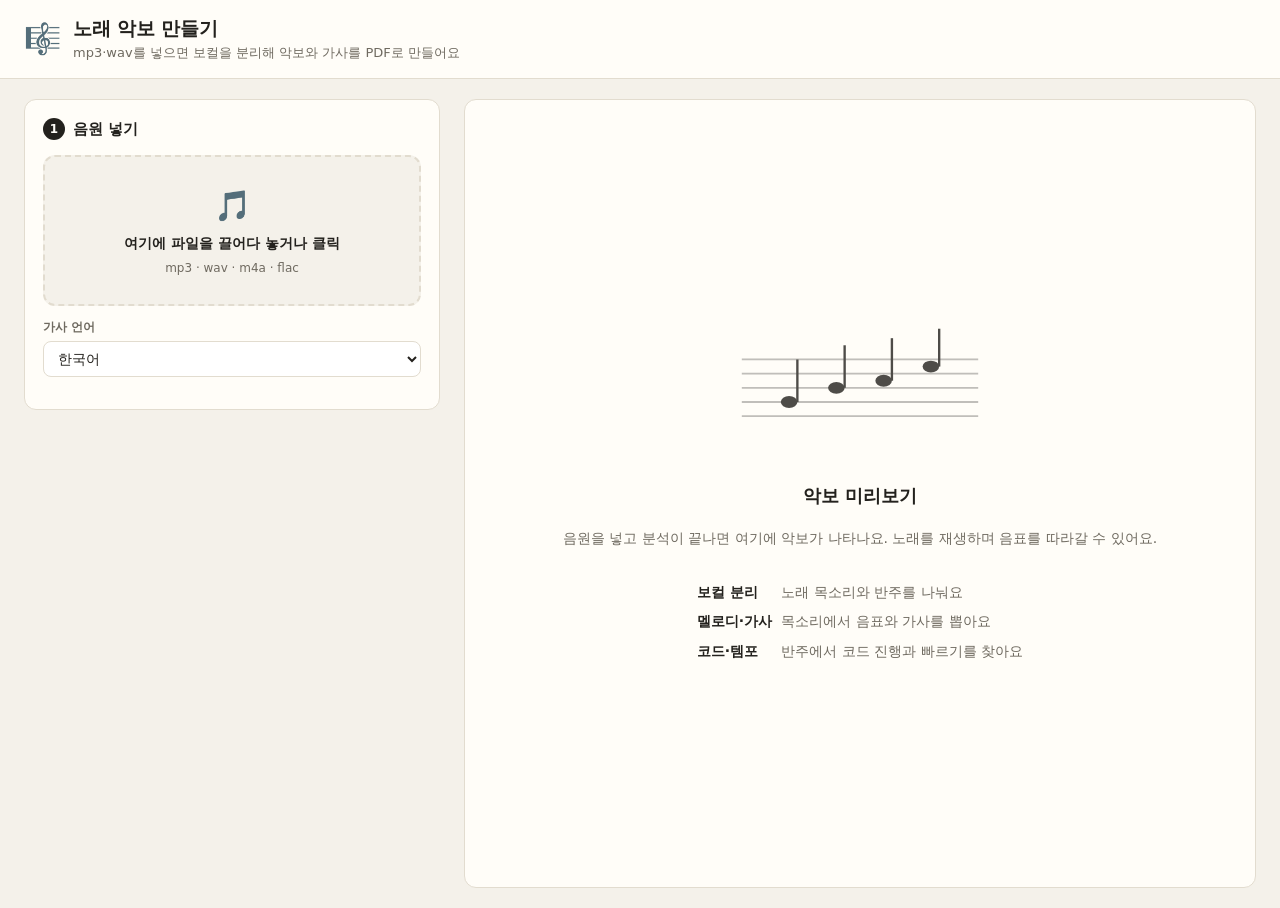
==== web/index.html @ c1690580 "노래 악보 만들기 1.0.0 mp3·wav 노래를 보컬 분리 후 멜로디·코드·가사로 받아써 멜로디·피아노·기타 TAB 악보(PDF·MusicXML·MIDI)로 만드는 Windows" ====
<!doctype html>
<html lang="ko">
<head>
<meta charset="utf-8">
<meta name="viewport" content="width=device-width, initial-scale=1">
<title>노래 악보 만들기</title>
<link rel="icon" href="data:image/svg+xml,<svg xmlns='http://www.w3.org/2000/svg' viewBox='0 0 100 100'><text y='.9em' font-size='90'>🎼</text></svg>">
<link rel="stylesheet" href="style.css">
</head>
<body>
<header class="top">
  <div class="brand"><span class="logo">🎼</span><div><h1>노래 악보 만들기</h1><p>mp3·wav를 넣으면 보컬을 분리해 악보와 가사를 PDF로 만들어요</p></div></div>
  <div id="health" class="health"></div>
</header>

<main class="layout">
  <aside class="panel">
    <!-- 1. 업로드 -->
    <section id="upload" class="card">
      <h2><span class="num">1</span>음원 넣기</h2>
      <label id="drop" class="drop">
        <input id="file" type="file" accept=".mp3,.wav,.m4a,.flac,.ogg,.aac,audio/*" hidden>
        <div class="drop-icon">🎵</div>
        <strong>여기에 파일을 끌어다 놓거나 클릭</strong>
        <span>mp3 · wav · m4a · flac</span>
      </label>
      <div class="row">
        <label class="field grow">가사 언어
          <select id="language">
            <option value="auto">자동 감지</option>
            <option value="ko" selected>한국어</option>
            <option value="en">영어</option>
            <option value="ja">일본어</option>
            <option value="zh">중국어</option>
          </select>
        </label>
      </div>
      <div id="recent" class="recent"></div>
    </section>

    <!-- 2. 진행 -->
    <section id="progress" class="card hidden">
      <h2><span class="num">2</span>분석 중 <small id="fname"></small></h2>
      <div class="bar"><div id="bar-fill"></div></div>
      <p id="pmsg" class="muted">준비 중…</p>
      <ol id="steps" class="steps">
        <li data-step="separate">보컬 / 반주 분리</li>
        <li data-step="lyrics">가사 받아쓰기</li>
        <li data-step="melody">멜로디 음표 추출</li>
        <li data-step="rhythm">템포 · 박자 · 코드</li>
        <li data-step="accomp">반주 음 받아쓰기</li>
        <li data-step="finish">마무리</li>
      </ol>
    </section>

    <!-- 3. 설정 -->
    <section id="settings" class="card hidden">
      <h2><span class="num">3</span>악보 설정</h2>
      <div id="summary" class="summary"></div>

      <div class="modes" id="modes">
        <label class="mode"><input type="radio" name="mode" value="lead" checked><span>🎤<b>멜로디</b><i>멜로디 + 코드 + 가사</i></span></label>
        <label class="mode"><input type="radio" name="mode" value="piano_easy"><span>🎹<b>피아노 (쉬운)</b><i>멜로디 + 코드 반주</i></span></label>
        <label class="mode"><input type="radio" name="mode" value="piano_full"><span>🎹<b>피아노 (원곡)</b><i>반주 음 받아쓰기</i></span></label>
        <label class="mode"><input type="radio" name="mode" value="guitar_melody"><span>🎸<b>기타 TAB</b><i>멜로디 TAB + 운지</i></span></label>
        <label class="mode"><input type="radio" name="mode" value="guitar_chords"><span>🎸<b>기타 코드</b><i>코드 반주 TAB</i></span></label>
      </div>

      <div class="grid2">
        <label class="field">제목<input id="title" type="text"></label>
        <label class="field">가수 / 작곡<input id="artist" type="text"></label>
      </div>

      <div class="grid3">
        <label class="field">박자
          <select id="time_sig"><option>4/4</option><option>3/4</option><option>2/4</option><option>6/8</option></select>
        </label>
        <label class="field">음표 단위
          <select id="grid"><option value="16">16분음표 (자세히)</option><option value="8">8분음표 (단순)</option></select>
        </label>
        <label class="field">한 줄 마디 수
          <select id="bars_per_line"><option>3</option><option selected>4</option><option>5</option><option>6</option></select>
        </label>
      </div>

      <div class="grid3">
        <div class="field">템포
          <div class="seg" id="tempo_mult">
            <button data-v="0.5">½배</button><button data-v="1" class="on">1배</button><button data-v="2">2배</button>
          </div>
        </div>
        <div class="field">첫 박 위치
          <div class="stepper"><button data-for="downbeat_shift" data-d="-1">−</button><output id="downbeat_shift">0</output><button data-for="downbeat_shift" data-d="1">+</button></div>
        </div>
        <div class="field">조옮김 (반음)
          <div class="stepper"><button data-for="transpose" data-d="-1">−</button><output id="transpose">0</output><button data-for="transpose" data-d="1">+</button></div>
        </div>
      </div>

      <div class="grid2">
        <label class="field">조 (Key)
          <select id="key"><option value="auto">자동</option></select>
        </label>
        <label class="field">코드 바뀜 정도
          <input id="chord_stability" type="range" min="0.02" max="0.4" step="0.02" value="0.12">
          <span class="hint"><span>자주</span><span>드물게</span></span>
        </label>
      </div>

      <div class="checks">
        <label><input id="show_lyrics" type="checkbox" checked> 음표 아래 가사</label>
        <label><input id="lyrics_page" type="checkbox" checked> 마지막에 가사 페이지</label>
      </div>

      <details class="lyrics-box" open>
        <summary>가사 확인 · 고치기 <small>(한 줄씩, 줄 수를 유지하면 박자가 정확해요)</small></summary>
        <textarea id="lyrics" rows="9" spellcheck="false"></textarea>
        <button id="lyrics-reset" class="link">인식된 원래 가사로 되돌리기</button>
      </details>

      <button id="render" class="primary">악보 만들기</button>
    </section>

    <!-- 4. 내려받기 -->
    <section id="downloads" class="card hidden">
      <h2><span class="num">4</span>저장하기</h2>
      <div class="dl">
        <a id="dl-pdf" class="btn primary" download>📄 PDF 저장</a>
        <button id="print" class="btn">🖨 인쇄</button>
        <a id="dl-xml" class="btn" download>MusicXML</a>
        <a id="dl-midi" class="btn" download>MIDI</a>
      </div>
      <div class="stems">
        <div><span>원곡</span><audio id="a-src" controls preload="none"></audio></div>
        <div><span>보컬</span><audio id="a-voc" controls preload="none"></audio><a id="dl-voc" download>저장</a></div>
        <div><span>반주</span><audio id="a-acc" controls preload="none"></audio><a id="dl-acc" download>저장</a></div>
      </div>
      <button id="new" class="link">다른 곡 넣기</button>
    </section>
  </aside>

  <section class="viewer">
    <div id="empty" class="empty">
      <div class="empty-art">
        <svg viewBox="0 0 220 120" aria-hidden="true">
          <g stroke="currentColor" stroke-width="1.5" opacity=".35">
            <line x1="10" y1="30" x2="210" y2="30"/><line x1="10" y1="42" x2="210" y2="42"/><line x1="10" y1="54" x2="210" y2="54"/><line x1="10" y1="66" x2="210" y2="66"/><line x1="10" y1="78" x2="210" y2="78"/>
          </g>
          <g fill="currentColor"><ellipse cx="50" cy="66" rx="7" ry="5"/><ellipse cx="90" cy="54" rx="7" ry="5"/><ellipse cx="130" cy="48" rx="7" ry="5"/><ellipse cx="170" cy="36" rx="7" ry="5"/></g>
          <g stroke="currentColor" stroke-width="2"><line x1="57" y1="66" x2="57" y2="30"/><line x1="97" y1="54" x2="97" y2="18"/><line x1="137" y1="48" x2="137" y2="12"/><line x1="177" y1="36" x2="177" y2="4"/></g>
        </svg>
      </div>
      <h3>악보 미리보기</h3>
      <p>음원을 넣고 분석이 끝나면 여기에 악보가 나타나요. 노래를 재생하며 음표를 따라갈 수 있어요.</p>
      <ul class="how">
        <li><b>보컬 분리</b> 노래 목소리와 반주를 나눠요</li>
        <li><b>멜로디·가사</b> 목소리에서 음표와 가사를 뽑아요</li>
        <li><b>코드·템포</b> 반주에서 코드 진행과 빠르기를 찾아요</li>
      </ul>
    </div>
    <div id="busy" class="busy hidden"><div class="spinner"></div><p>악보를 그리는 중…</p></div>

    <!-- 재생기 -->
    <div id="player" class="player hidden">
      <button id="pl-play" class="pl-btn" title="재생 / 멈춤 (스페이스)">▶</button>
      <span id="pl-time" class="pl-time">0:00 / 0:00</span>
      <input id="pl-seek" type="range" min="0" max="1000" value="0" aria-label="재생 위치">
      <select id="pl-src" aria-label="들을 소리">
        <option value="source">원곡</option>
        <option value="vocals" selected>보컬만</option>
        <option value="accomp">반주만</option>
      </select>
      <select id="pl-rate" aria-label="재생 속도">
        <option value="0.5">0.5배</option><option value="0.75">0.75배</option><option value="1" selected>1배</option>
      </select>
      <label class="pl-follow"><input id="pl-follow" type="checkbox" checked> 따라가기</label>
      <span id="pl-status" class="pl-status"></span>
    </div>
    <p id="sheet-hint" class="sheet-hint hidden">▶ 재생하면 지금 부르는 음표와 가사가 <b class="red">빨간색</b>으로 표시돼요. 음표나 가사를 누르면 그 위치로 이동하고 가사를 고칠 수 있어요.</p>
    <div id="sheet" class="sheet hidden"></div>
    <audio id="pl-audio" preload="auto"></audio>

    <!-- 가사 고치기 창 -->
    <div id="editor" class="editor hidden" role="dialog" aria-label="가사 고치기">
      <div class="ed-head"><b>가사 고치기</b><span id="ed-time"></span><button id="ed-close" class="ed-x" title="닫기">×</button></div>
      <input id="ed-text" type="text" placeholder="이 음표의 가사 (비우면 가사 없음)">
      <div class="ed-row">
        <button id="ed-save" class="btn primary">바꾸기</button>
        <button id="ed-del" class="btn">지우기</button>
      </div>
      <div class="ed-row">
        <button id="ed-insert" class="btn" title="여기에 새 글자를 넣고, 뒤 가사를 한 음표씩 뒤로 밀어요">끼워 넣기 ⇥</button>
        <button id="ed-pull" class="btn" title="이 글자를 지우고, 뒤 가사를 한 음표씩 앞으로 당겨요">지우고 당기기 ⇤</button>
      </div>
      <div class="ed-row small">
        <button id="ed-prev" class="link">◀ 앞 음표</button>
        <button id="ed-play" class="link">▶ 이 부분 듣기</button>
        <button id="ed-next" class="link">다음 음표 ▶</button>
      </div>
    </div>
    <div id="error" class="error hidden"></div>
  </section>
</main>
<script src="app.js"></script>
<script src="player.js"></script>
</body>
</html>
---- web/style.css ----
:root {
  --bg: #f4f1ea;
  --paper: #fffdf8;
  --ink: #23211d;
  --muted: #6f6a60;
  --line: #e2dccf;
  --accent: #b4462f;
  --accent-ink: #fff;
  --accent-soft: #f6e3dc;
  --ok: #3f7d4f;
  --radius: 12px;
  font-family: "Pretendard", "Malgun Gothic", "Apple SD Gothic Neo", system-ui, sans-serif;
}
* { box-sizing: border-box; }
body { margin: 0; background: var(--bg); color: var(--ink); font-size: 14px; line-height: 1.55; }
button, input, select, textarea { font: inherit; color: inherit; }
.hidden { display: none !important; }

.top { display: flex; align-items: center; justify-content: space-between; padding: 14px 24px; border-bottom: 1px solid var(--line); background: var(--paper); }
.brand { display: flex; gap: 12px; align-items: center; }
.logo { font-size: 30px; }
.brand h1 { margin: 0; font-size: 19px; letter-spacing: -.01em; }
.brand p { margin: 0; color: var(--muted); font-size: 13px; }
.health { font-size: 12px; color: var(--muted); display: flex; gap: 8px; }
.health span { padding: 3px 9px; border-radius: 99px; background: var(--bg); border: 1px solid var(--line); }
.health .ok::before { content: "●"; color: var(--ok); margin-right: 5px; }
.health .bad::before { content: "●"; color: var(--accent); margin-right: 5px; }

.layout { display: grid; grid-template-columns: 420px 1fr; gap: 20px; padding: 20px 24px; height: calc(100vh - 71px); }
.panel { overflow-y: auto; display: flex; flex-direction: column; gap: 14px; padding-right: 4px; }
.card { background: var(--paper); border: 1px solid var(--line); border-radius: var(--radius); padding: 18px; }
.card h2 { margin: 0 0 14px; font-size: 15px; display: flex; align-items: center; gap: 8px; }
.card h2 small { color: var(--muted); font-weight: 400; overflow: hidden; text-overflow: ellipsis; white-space: nowrap; }
.num { display: inline-grid; place-items: center; width: 22px; height: 22px; border-radius: 50%; background: var(--ink); color: var(--paper); font-size: 12px; flex: none; }

.drop { display: flex; flex-direction: column; align-items: center; gap: 4px; padding: 26px 16px; border: 2px dashed var(--line); border-radius: var(--radius); cursor: pointer; text-align: center; transition: .15s; background: var(--bg); }
.drop:hover, .drop.over { border-color: var(--accent); background: var(--accent-soft); }
.drop-icon { font-size: 30px; }
.drop span { color: var(--muted); font-size: 12px; }
.row { display: flex; gap: 10px; margin-top: 12px; }
.grow { flex: 1; }

.field { display: flex; flex-direction: column; gap: 5px; font-size: 12px; color: var(--muted); font-weight: 600; }
.field input[type=text], .field select { padding: 8px 10px; border: 1px solid var(--line); border-radius: 8px; background: #fff; color: var(--ink); font-weight: 400; font-size: 14px; }
.field input[type=range] { accent-color: var(--accent); }
.hint { display: flex; justify-content: space-between; font-weight: 400; font-size: 11px; }
.grid2, .grid3 { display: grid; gap: 10px; margin-top: 12px; }
.grid2 { grid-template-columns: 1fr 1fr; }
.grid3 { grid-template-columns: 1fr 1fr 1fr; }

.seg { display: flex; border: 1px solid var(--line); border-radius: 8px; overflow: hidden; background: #fff; }
.seg button { flex: 1; border: 0; background: none; padding: 7px 0; white-space: nowrap; cursor: pointer; font-size: 13px; font-weight: 400; color: var(--ink); }
.seg button + button { border-left: 1px solid var(--line); }
.seg button.on { background: var(--ink); color: var(--paper); }
.stepper { display: flex; align-items: center; border: 1px solid var(--line); border-radius: 8px; background: #fff; }
.stepper button { border: 0; background: none; width: 34px; padding: 6px 0; cursor: pointer; font-size: 16px; color: var(--ink); }
.stepper output { flex: 1; text-align: center; color: var(--ink); font-weight: 600; font-size: 14px; }

.modes { display: grid; grid-template-columns: repeat(3, 1fr); gap: 8px; }
.mode input { position: absolute; opacity: 0; }
.mode span { display: flex; flex-direction: column; align-items: center; gap: 1px; padding: 10px 4px; border: 1.5px solid var(--line); border-radius: 10px; cursor: pointer; text-align: center; font-size: 20px; height: 100%; transition: .12s; background: #fff; }
.mode b { font-size: 13px; }
.mode i { font-style: normal; font-size: 11px; color: var(--muted); line-height: 1.3; }
.mode input:checked + span { border-color: var(--accent); background: var(--accent-soft); }
.mode input:focus-visible + span { outline: 2px solid var(--accent); }

.summary { display: flex; flex-wrap: wrap; gap: 6px; margin-bottom: 14px; }
.summary span { background: var(--bg); border: 1px solid var(--line); border-radius: 99px; padding: 3px 10px; font-size: 12px; }
.summary b { margin-left: 4px; }
.checks { display: flex; gap: 16px; margin-top: 14px; font-size: 13px; }
.checks input { accent-color: var(--accent); }

.lyrics-box { margin-top: 14px; border: 1px solid var(--line); border-radius: 10px; padding: 10px 12px; background: #fff; }
.lyrics-box summary { cursor: pointer; font-weight: 600; font-size: 13px; }
.lyrics-box summary small { color: var(--muted); font-weight: 400; }
.lyrics-box textarea { width: 100%; margin-top: 8px; border: 1px solid var(--line); border-radius: 8px; padding: 10px; resize: vertical; line-height: 1.8; background: var(--paper); }

.primary, .btn { display: inline-flex; align-items: center; justify-content: center; gap: 6px; border-radius: 10px; padding: 10px 14px; border: 1px solid var(--line); background: #fff; cursor: pointer; text-decoration: none; color: var(--ink); font-weight: 600; }
button.primary, a.primary { background: var(--accent); border-color: var(--accent); color: var(--accent-ink); }
#render { width: 100%; margin-top: 16px; padding: 13px; font-size: 15px; }
.primary:disabled { opacity: .55; cursor: wait; }
.link { border: 0; background: none; color: var(--accent); cursor: pointer; padding: 6px 0 0; font-size: 12px; text-decoration: underline; }

.bar { height: 10px; background: var(--bg); border-radius: 99px; overflow: hidden; border: 1px solid var(--line); }
#bar-fill { height: 100%; width: 0; background: var(--accent); transition: width .4s; }
.muted { color: var(--muted); }
.steps { margin: 10px 0 0; padding: 0; list-style: none; display: grid; gap: 4px; }
.steps li { padding-left: 24px; position: relative; color: var(--muted); }
.steps li::before { content: "○"; position: absolute; left: 4px; }
.steps li.active { color: var(--ink); font-weight: 600; }
.steps li.active::before { content: "◐"; color: var(--accent); }
.steps li.done { color: var(--ok); }
.steps li.done::before { content: "✓"; }

.dl { display: grid; grid-template-columns: 1fr 1fr; gap: 8px; }
.stems { margin-top: 14px; display: grid; gap: 6px; }
.stems div { display: grid; grid-template-columns: 36px 1fr auto; align-items: center; gap: 8px; font-size: 12px; color: var(--muted); }
.stems audio { width: 100%; height: 32px; }
.stems a { color: var(--accent); font-size: 12px; }

.recent { margin-top: 14px; }
.recent h3 { font-size: 12px; color: var(--muted); margin: 0 0 6px; }
.recent button { display: flex; justify-content: space-between; width: 100%; border: 0; border-top: 1px solid var(--line); background: none; padding: 7px 2px; cursor: pointer; text-align: left; }
.recent button:hover { color: var(--accent); }
.recent em { font-style: normal; color: var(--muted); font-size: 12px; }

.viewer { position: relative; background: var(--paper); border: 1px solid var(--line); border-radius: var(--radius); overflow: hidden; }
.viewer iframe { width: 100%; height: 100%; border: 0; }
.empty { flex: 1; height: 100%; display: flex; flex-direction: column; align-items: center; justify-content: center; text-align: center; padding: 30px; color: var(--muted); }
.empty-art { width: 260px; color: var(--ink); opacity: .8; }
.empty h3 { color: var(--ink); margin: 10px 0 4px; font-size: 18px; }
.how { list-style: none; padding: 0; margin: 18px 0 0; display: grid; gap: 8px; text-align: left; }
.how b { display: inline-block; min-width: 80px; color: var(--ink); }
.busy { position: absolute; inset: 0; background: rgba(255, 253, 248, .85); display: flex; flex-direction: column; align-items: center; justify-content: center; z-index: 2; }
.spinner { width: 34px; height: 34px; border: 3px solid var(--line); border-top-color: var(--accent); border-radius: 50%; animation: spin 1s linear infinite; }
@keyframes spin { to { transform: rotate(360deg); } }
.error { position: absolute; left: 20px; right: 20px; bottom: 20px; background: #fff3f0; border: 1px solid #e8b4a6; color: #8a2d1a; border-radius: 10px; padding: 12px 14px; white-space: pre-wrap; font-size: 12px; max-height: 40%; overflow: auto; z-index: 3; }

@media (max-width: 900px) {
  .layout { grid-template-columns: 1fr; height: auto; }
  .viewer { height: 80vh; }
}

.toast { position: fixed; left: 50%; bottom: 24px; transform: translateX(-50%); background: var(--ink); color: var(--paper); padding: 10px 16px; border-radius: 10px; font-size: 13px; display: flex; gap: 12px; align-items: center; z-index: 10; max-width: 80vw; box-shadow: 0 6px 24px rgba(0,0,0,.2); }
.toast button { background: none; border: 1px solid rgba(255,255,255,.4); color: inherit; border-radius: 6px; padding: 3px 8px; cursor: pointer; flex: none; }
body.desktop .top { padding: 10px 24px; }
body.desktop .layout { height: calc(100vh - 63px); }

/* ---------- 악보 보기 + 재생 */
.viewer { display: flex; flex-direction: column; }
.player { display: flex; align-items: center; gap: 10px; padding: 10px 14px; border-bottom: 1px solid var(--line); background: var(--paper); flex: none; }
.pl-btn { width: 38px; height: 38px; border-radius: 50%; border: 0; background: var(--accent); color: #fff; font-size: 15px; cursor: pointer; flex: none; }
.pl-time { font-variant-numeric: tabular-nums; font-size: 12px; color: var(--muted); min-width: 86px; }
#pl-seek { flex: 1; accent-color: var(--accent); min-width: 80px; }
.player select { padding: 5px 6px; border: 1px solid var(--line); border-radius: 7px; background: #fff; font-size: 12px; }
.pl-follow { font-size: 12px; color: var(--muted); white-space: nowrap; }
.pl-follow input { accent-color: var(--accent); }
.pl-status { font-size: 12px; color: var(--accent); white-space: nowrap; }
.sheet-hint { margin: 0; padding: 7px 16px; font-size: 12px; color: var(--muted); background: var(--bg); border-bottom: 1px solid var(--line); flex: none; }
.red { color: #d42a14; }
.sheet { flex: 1; overflow-y: auto; padding: 18px; background: #e9e5dc; display: flex; flex-direction: column; align-items: center; gap: 18px; scroll-behavior: smooth; }
.page { background: #fff; width: min(100%, 900px); box-shadow: 0 2px 10px rgba(0,0,0,.12); }
.page svg { display: block; width: 100%; height: auto; }
.page .mn, .page .ly { cursor: pointer; }
.page .mn:hover *, .page .ly:hover * { fill: #b4462f; }
.page .playing * { fill: #d42a14 !important; }
.page .mn.playing path, .page .mn.playing rect { stroke: #d42a14; }
.page .ly.playing text, .page .ly.playing tspan { font-weight: 700; }
.page .selected * { fill: #1f6feb !important; }
.editor { position: absolute; z-index: 5; width: 300px; background: var(--paper); border: 1px solid var(--line); border-radius: 12px; box-shadow: 0 10px 30px rgba(0,0,0,.18); padding: 12px; display: grid; gap: 8px; }
.ed-head { display: flex; align-items: center; gap: 8px; font-size: 13px; }
.ed-head span { color: var(--muted); font-size: 12px; flex: 1; }
.ed-x { border: 0; background: none; font-size: 20px; cursor: pointer; line-height: 1; color: var(--muted); }
#ed-text { padding: 9px 10px; border: 1.5px solid var(--accent); border-radius: 8px; font-size: 16px; }
.ed-row { display: grid; grid-template-columns: 1fr 1fr; gap: 6px; }
.ed-row .btn { padding: 8px 6px; font-size: 13px; }
.ed-row.small { grid-template-columns: auto auto auto; justify-content: space-between; }
.ed-row.small .link { padding: 0; }
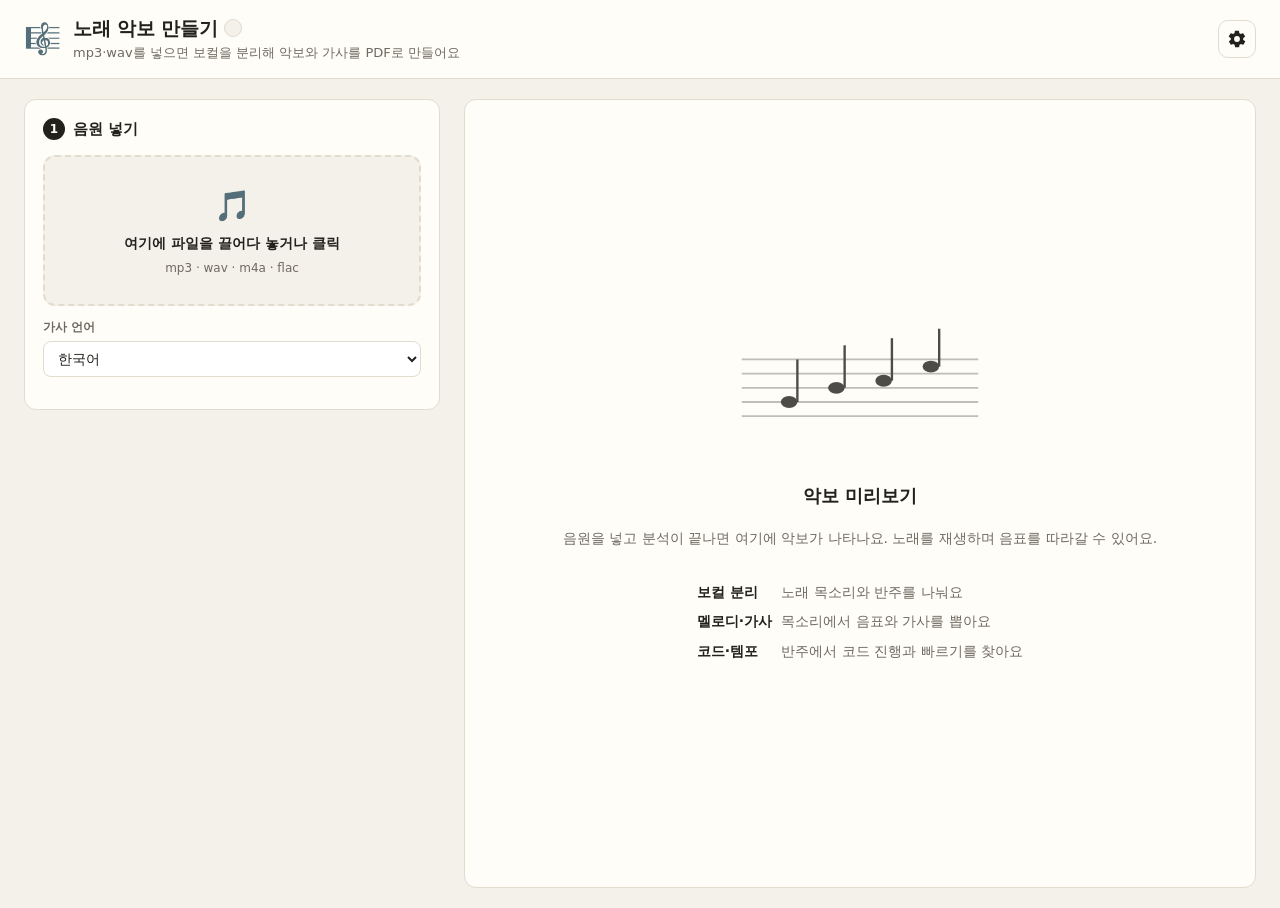
==== commit 38146030: "v1.0.1: 자동 업데이트, 설정 창, 버전 표시 - 새 버전 확인 → 안내 창 → 내려받기 → 조용히 설치 → 자동 재실행 (설치 파일 /RELAUNCH) - 제목 옆 버전 표" ====
--- a/web/index.html
+++ b/web/index.html
@@ -5,13 +5,84 @@
 <meta name="viewport" content="width=device-width, initial-scale=1">
 <title>노래 악보 만들기</title>
 <link rel="icon" href="data:image/svg+xml,<svg xmlns='http://www.w3.org/2000/svg' viewBox='0 0 100 100'><text y='.9em' font-size='90'>🎼</text></svg>">
-<link rel="stylesheet" href="style.css">
+<link rel="stylesheet" href="style.css?v=__V__">
 </head>
 <body>
 <header class="top">
-  <div class="brand"><span class="logo">🎼</span><div><h1>노래 악보 만들기</h1><p>mp3·wav를 넣으면 보컬을 분리해 악보와 가사를 PDF로 만들어요</p></div></div>
-  <div id="health" class="health"></div>
+  <div class="brand"><span class="logo">🎼</span><div><h1>노래 악보 만들기 <span id="app-ver" class="ver"></span></h1><p>mp3·wav를 넣으면 보컬을 분리해 악보와 가사를 PDF로 만들어요</p></div></div>
+  <div class="top-right">
+    <div id="health" class="health"></div>
+    <button id="open-settings" class="icon-btn" title="설정 · 도움말 · 업데이트" aria-label="설정">
+      <svg viewBox="0 0 24 24" width="20" height="20" aria-hidden="true"><path fill="currentColor" d="M19.4 13a7.6 7.6 0 0 0 0-2l2.1-1.6a.5.5 0 0 0 .1-.6l-2-3.5a.5.5 0 0 0-.6-.2l-2.5 1a7.3 7.3 0 0 0-1.7-1l-.4-2.6a.5.5 0 0 0-.5-.5h-4a.5.5 0 0 0-.5.4l-.4 2.7a7.3 7.3 0 0 0-1.7 1l-2.5-1a.5.5 0 0 0-.6.2l-2 3.5a.5.5 0 0 0 .1.6L4.6 11a7.6 7.6 0 0 0 0 2l-2.1 1.6a.5.5 0 0 0-.1.6l2 3.5c.1.2.4.3.6.2l2.5-1c.5.4 1.1.7 1.7 1l.4 2.7c0 .2.2.4.5.4h4c.3 0 .5-.2.5-.4l.4-2.7c.6-.3 1.2-.6 1.7-1l2.5 1c.2.1.5 0 .6-.2l2-3.5a.5.5 0 0 0-.1-.6L19.4 13zM12 15.5A3.5 3.5 0 1 1 12 8.5a3.5 3.5 0 0 1 0 7z"/></svg>
+      <span id="update-dot" class="dot hidden"></span>
+    </button>
+  </div>
 </header>
+
+<!-- 설정 창 -->
+<div id="settings-modal" class="modal hidden" role="dialog" aria-modal="true" aria-labelledby="settings-title">
+  <div class="modal-card">
+    <div class="modal-head">
+      <h2 id="settings-title">설정</h2>
+      <button class="ed-x" data-close aria-label="닫기">×</button>
+    </div>
+    <div class="tabs" role="tablist">
+      <button class="tab on" data-tab="help" role="tab">도움말</button>
+      <button class="tab" data-tab="update" role="tab">업데이트</button>
+      <button class="tab" data-tab="about" role="tab">개발자 정보</button>
+    </div>
+
+    <section class="pane" data-pane="help">
+      <ol class="help-list">
+        <li><b>음원 넣기</b> — mp3·wav·flac·m4a 파일을 왼쪽 칸에 끌어다 놓아요. 영어 노래는 가사 언어를 「자동 감지」나 「영어」로 고르면 더 정확해요.</li>
+        <li><b>분석 기다리기</b> — 보컬 분리 → 가사 → 멜로디 → 템포·코드 순서로 진행돼요. 처음 한 번은 분석 모델(약 2GB)을 받느라 더 걸려요.</li>
+        <li><b>악보 고르기</b> — 멜로디 · 피아노(쉬운/원곡) · 기타 TAB · 기타 코드 중에서 골라요.</li>
+        <li><b>재생하며 확인</b> — ▶ 또는 스페이스 키. 지금 부르는 음표와 가사가 빨간색으로 표시돼요.</li>
+        <li><b>가사 고치기</b> — 음표나 가사를 누르면 바꾸기 · 지우기 · 끼워 넣기 · 당기기를 할 수 있어요.</li>
+        <li><b>보정</b> — 템포가 두 배/절반이면 「½배·2배」, 마디가 밀리면 「첫 박 위치」, 키가 높으면 「조옮김」.</li>
+        <li><b>저장</b> — PDF · MusicXML · MIDI, 분리된 보컬·반주 wav를 저장할 수 있어요.</li>
+      </ol>
+      <p class="muted small">더 자세한 설명: <a id="help-home" href="#" target="_blank" rel="noopener">홈페이지</a> · <a id="help-repo" href="#" target="_blank" rel="noopener">사용 설명서(README)</a></p>
+    </section>
+
+    <section class="pane hidden" data-pane="update">
+      <div class="upd-row"><span>현재 버전</span><b id="upd-current">-</b></div>
+      <div class="upd-row"><span>최신 버전</span><b id="upd-latest">확인 중…</b></div>
+      <p id="upd-msg" class="upd-msg"></p>
+      <div id="upd-notes" class="upd-notes hidden"></div>
+      <div id="upd-progress" class="upd-progress hidden"><div class="bar"><div id="upd-bar"></div></div><span id="upd-pct">0%</span></div>
+      <div class="upd-actions">
+        <button id="upd-check" class="btn">다시 확인</button>
+        <button id="upd-go" class="btn primary hidden">지금 업데이트</button>
+      </div>
+    </section>
+
+    <section class="pane hidden" data-pane="about">
+      <div class="about">
+        <div class="about-logo">🎼</div>
+        <h3>노래 악보 만들기 <span id="about-ver" class="ver"></span></h3>
+        <p class="dev">개발자 <a id="about-dev" class="dev-link" href="https://www.threads.com/@lebi_cyber" target="_blank" rel="noopener" title="스레드에서 보기">@2026Lebi_Cybereun</a></p>
+        <p class="links"><a id="about-home" href="#" target="_blank" rel="noopener">홈페이지</a> · <a id="about-repo" href="#" target="_blank" rel="noopener">GitHub</a> · <a id="about-issue" href="#" target="_blank" rel="noopener">문의 · 버그 신고</a></p>
+        <p class="muted small">© 2026 cybereun · MIT License<br>LilyPond, PyTorch, Demucs, Whisper 등 오픈소스 구성 요소는 각자의 라이선스를 따릅니다.</p>
+      </div>
+    </section>
+  </div>
+</div>
+
+<!-- 새 버전 안내 -->
+<div id="update-modal" class="modal hidden" role="dialog" aria-modal="true" aria-labelledby="update-title">
+  <div class="modal-card narrow">
+    <div class="modal-head"><h2 id="update-title">🎉 새 버전이 나왔어요</h2><button class="ed-x" data-close aria-label="닫기">×</button></div>
+    <p class="upd-big"><span id="um-current"></span> → <b id="um-latest"></b></p>
+    <div id="um-notes" class="upd-notes"></div>
+    <div id="um-progress" class="upd-progress hidden"><div class="bar"><div id="um-bar"></div></div><span id="um-pct">0%</span></div>
+    <p id="um-msg" class="upd-msg"></p>
+    <div class="upd-actions">
+      <button id="um-later" class="btn">나중에</button>
+      <button id="um-go" class="btn primary">지금 업데이트하고 다시 시작</button>
+    </div>
+  </div>
+</div>
 
 <main class="layout">
   <aside class="panel">
@@ -201,7 +272,8 @@
     <div id="error" class="error hidden"></div>
   </section>
 </main>
-<script src="app.js"></script>
-<script src="player.js"></script>
+<script src="app.js?v=__V__"></script>
+<script src="player.js?v=__V__"></script>
+<script src="update.js?v=__V__"></script>
 </body>
 </html>
--- a/web/style.css
+++ b/web/style.css
@@ -156,3 +156,39 @@
 .ed-row .btn { padding: 8px 6px; font-size: 13px; }
 .ed-row.small { grid-template-columns: auto auto auto; justify-content: space-between; }
 .ed-row.small .link { padding: 0; }
+
+/* ---------- 버전 · 설정 · 업데이트 */
+.ver { font-size: 12px; font-weight: 600; color: var(--muted); background: var(--bg); border: 1px solid var(--line); border-radius: 99px; padding: 1px 8px; margin-left: 6px; vertical-align: 3px; letter-spacing: 0; }
+.top-right { display: flex; align-items: center; gap: 12px; }
+.icon-btn { position: relative; width: 38px; height: 38px; border-radius: 10px; border: 1px solid var(--line); background: var(--paper); color: var(--ink); cursor: pointer; display: grid; place-items: center; }
+.icon-btn:hover { background: var(--bg); color: var(--accent); }
+.icon-btn .dot { position: absolute; top: 6px; right: 6px; width: 9px; height: 9px; border-radius: 50%; background: #e0321e; box-shadow: 0 0 0 2px var(--paper); }
+.modal { position: fixed; inset: 0; background: rgba(35, 33, 29, .45); display: grid; place-items: center; z-index: 50; padding: 20px; }
+.modal-card { background: var(--paper); border-radius: 16px; width: min(560px, 100%); max-height: 86vh; overflow: auto; box-shadow: 0 30px 80px rgba(0,0,0,.3); padding: 22px 24px; }
+.modal-card.narrow { width: min(460px, 100%); }
+.modal-head { display: flex; align-items: center; justify-content: space-between; margin-bottom: 12px; }
+.modal-head h2 { margin: 0; font-size: 18px; }
+.tabs { display: flex; gap: 4px; border-bottom: 1px solid var(--line); margin-bottom: 16px; }
+.tab { border: 0; background: none; padding: 9px 14px; cursor: pointer; font-weight: 600; color: var(--muted); border-bottom: 2px solid transparent; margin-bottom: -1px; }
+.tab.on { color: var(--accent); border-bottom-color: var(--accent); }
+.help-list { margin: 0; padding-left: 20px; display: grid; gap: 8px; font-size: 13.5px; }
+.small { font-size: 12px; }
+.upd-row { display: flex; justify-content: space-between; padding: 10px 0; border-bottom: 1px solid var(--line); font-size: 14px; }
+.upd-row span { color: var(--muted); }
+.upd-msg { font-size: 13px; color: var(--muted); min-height: 18px; margin: 12px 0 0; }
+.upd-msg.err { color: #b4321e; }
+.upd-notes { margin-top: 12px; background: var(--bg); border: 1px solid var(--line); border-radius: 10px; padding: 10px 14px; font-size: 13px; max-height: 200px; overflow: auto; white-space: pre-wrap; line-height: 1.6; }
+.upd-progress { display: flex; align-items: center; gap: 10px; margin-top: 14px; }
+.upd-progress .bar { flex: 1; }
+.upd-progress .bar > div { height: 100%; width: 0; background: var(--accent); transition: width .3s; }
+.upd-progress span { font-size: 12px; font-variant-numeric: tabular-nums; min-width: 40px; text-align: right; }
+.upd-actions { display: flex; justify-content: flex-end; gap: 8px; margin-top: 18px; }
+.upd-big { font-size: 15px; margin: 4px 0 0; }
+.about { text-align: center; padding: 8px 0; }
+.about-logo { font-size: 44px; }
+.about h3 { margin: 6px 0 10px; }
+.about .dev { font-size: 15px; margin: 0 0 8px; }
+.about .links { margin: 0 0 14px; font-size: 13px; }
+.about a, .pane a { color: var(--accent); }
+.about .dev-link { font-weight: 700; text-decoration: none; border-bottom: 1.5px solid currentColor; }
+.about .dev-link:hover { opacity: .8; }
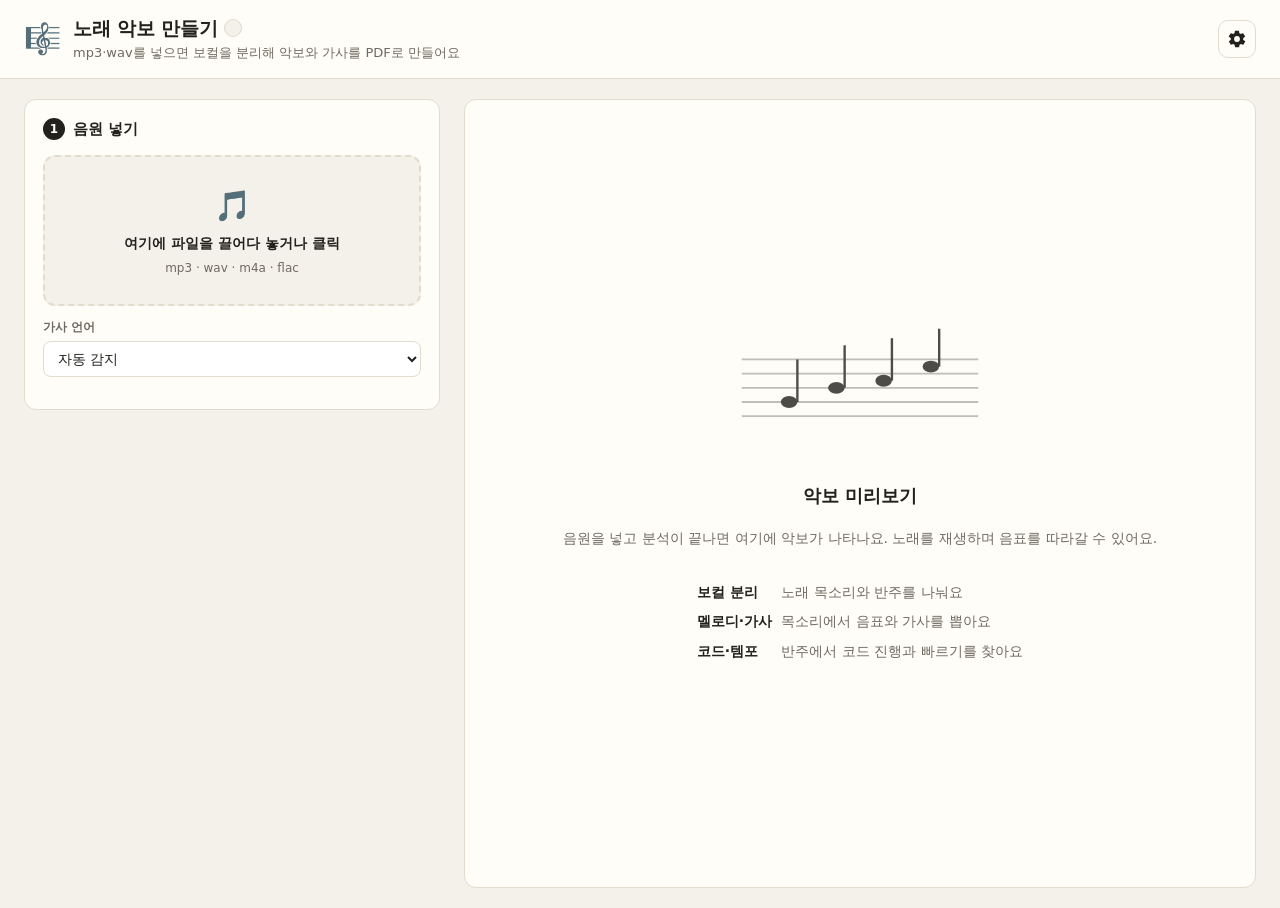
==== commit 1d707bba: "v1.0.3: 가사 누락·헛인식 수정, 영어 음절 나누기, 줄 넘침 수정 - 빈 가사 구간 판단을 0.5초 단위로 바꾸고 다시 받아쓴 뒤에도 남으면 한 번 더 확인 - 다시 받아쓴" ====
--- a/web/index.html
+++ b/web/index.html
@@ -98,8 +98,8 @@
       <div class="row">
         <label class="field grow">가사 언어
           <select id="language">
-            <option value="auto">자동 감지</option>
-            <option value="ko" selected>한국어</option>
+            <option value="auto" selected>자동 감지</option>
+            <option value="ko">한국어</option>
             <option value="en">영어</option>
             <option value="ja">일본어</option>
             <option value="zh">중국어</option>
@@ -206,7 +206,7 @@
         <div><span>보컬</span><audio id="a-voc" controls preload="none"></audio><a id="dl-voc" download>저장</a></div>
         <div><span>반주</span><audio id="a-acc" controls preload="none"></audio><a id="dl-acc" download>저장</a></div>
       </div>
-      <button id="new" class="link">다른 곡 넣기</button>
+      <button id="new" class="btn new-song"><span aria-hidden="true">＋</span> 다른 곡 넣기</button>
     </section>
   </aside>
 
@@ -237,8 +237,8 @@
       <span id="pl-time" class="pl-time">0:00 / 0:00</span>
       <input id="pl-seek" type="range" min="0" max="1000" value="0" aria-label="재생 위치">
       <select id="pl-src" aria-label="들을 소리">
-        <option value="source">원곡</option>
-        <option value="vocals" selected>보컬만</option>
+        <option value="source" selected>원곡</option>
+        <option value="vocals">보컬만</option>
         <option value="accomp">반주만</option>
       </select>
       <select id="pl-rate" aria-label="재생 속도">
--- a/web/style.css
+++ b/web/style.css
@@ -192,3 +192,14 @@
 .about a, .pane a { color: var(--accent); }
 .about .dev-link { font-weight: 700; text-decoration: none; border-bottom: 1.5px solid currentColor; }
 .about .dev-link:hover { opacity: .8; }
+.new-song { width: 100%; margin-top: 16px; padding: 12px; font-size: 14px; border: 1.5px solid var(--accent); color: var(--accent); background: var(--accent-soft); }
+.new-song:hover { background: var(--accent); color: #fff; }
+.new-song span { font-size: 16px; font-weight: 800; }
+.recent-item { display: flex; align-items: stretch; border-top: 1px solid var(--line); }
+.recent .recent-item button.open { flex: 1; border: 0; border-top: 0; padding: 8px 2px; }
+.recent-item.failed .open { opacity: .6; cursor: not-allowed; }
+.recent-item.failed em { color: #b4321e; }
+.recent .recent-item button.del { flex: none; width: auto; min-width: 34px; border: 0; border-top: 0; justify-content: center; align-items: center; padding: 0 6px; font-size: 14px; opacity: .6; color: var(--ink); }
+.recent-item:hover .del { opacity: .9; }
+.recent .recent-item button.del:hover { opacity: 1; color: #b4321e; }
+.recent .recent-item button.del.confirm { opacity: 1; color: #fff; background: #b4321e; border-radius: 6px; margin: 5px 0; font-weight: 700; }
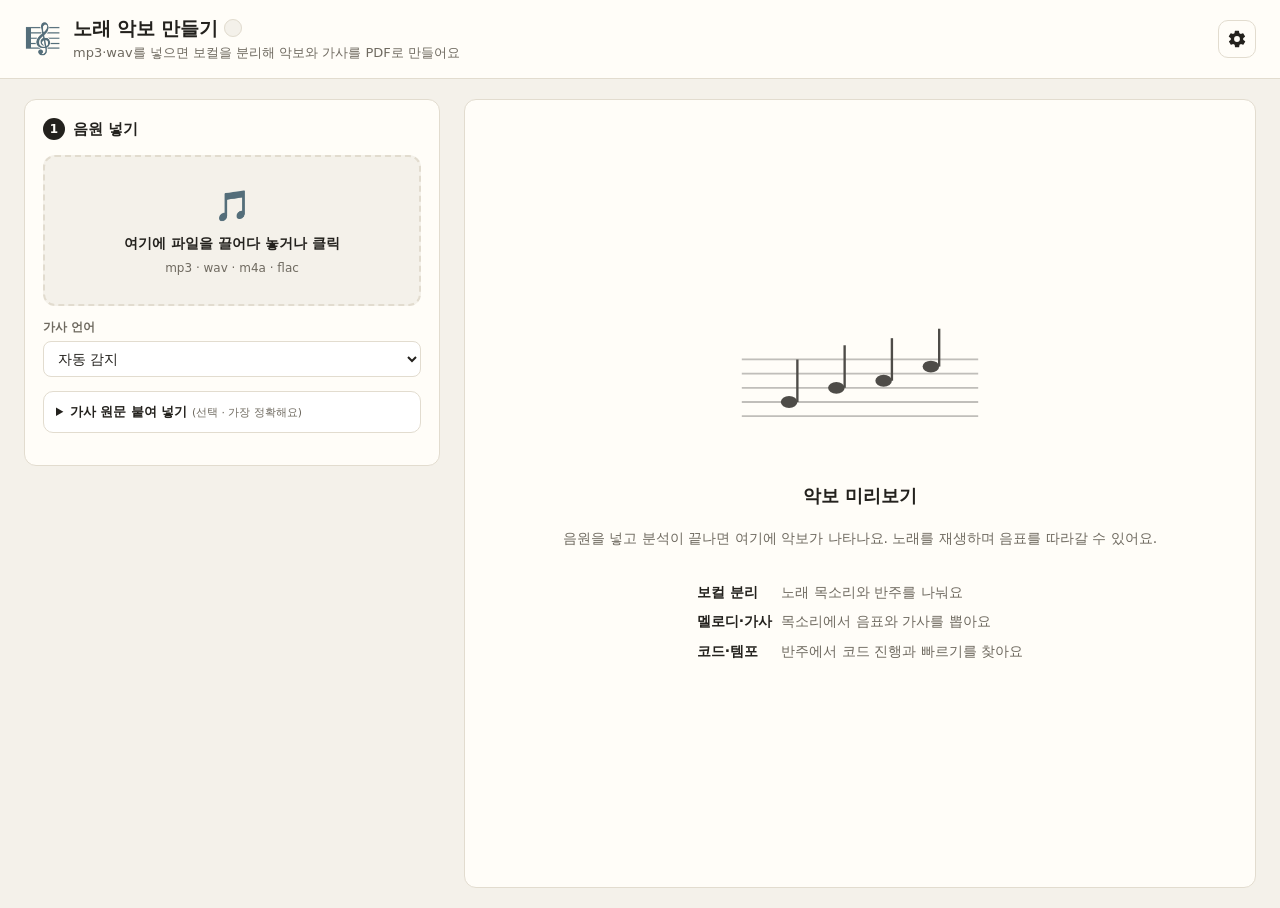
==== commit 1d7c8faa: "v1.1.0: 가사·음표 교차 검증, 원문 가사 적용 - 보컬·원곡·혼합 소리를 창 위치를 바꿔 5번 받아쓰고 글자 단위 다수결, 의견이 갈린 구간과   목소리는 나는데 글자가 없" ====
--- a/web/index.html
+++ b/web/index.html
@@ -106,6 +106,10 @@
           </select>
         </label>
       </div>
+      <details class="orig-box">
+        <summary>가사 원문 붙여 넣기 <small>(선택 · 가장 정확해요)</small></summary>
+        <textarea id="orig-new" rows="6" spellcheck="false" placeholder="수노 등에서 만든 곡이면 가사를 그대로 붙여 넣으세요. [Verse] 같은 표시는 자동으로 빼요. 이 글자를 그대로 쓰고, 노래는 시간 맞추기에만 써요."></textarea>
+      </details>
       <div id="recent" class="recent"></div>
     </section>
 
@@ -128,6 +132,7 @@
     <section id="settings" class="card hidden">
       <h2><span class="num">3</span>악보 설정</h2>
       <div id="summary" class="summary"></div>
+      <div id="verify" class="verify hidden"></div>
 
       <div class="modes" id="modes">
         <label class="mode"><input type="radio" name="mode" value="lead" checked><span>🎤<b>멜로디</b><i>멜로디 + 코드 + 가사</i></span></label>
@@ -187,6 +192,16 @@
         <summary>가사 확인 · 고치기 <small>(한 줄씩, 줄 수를 유지하면 박자가 정확해요)</small></summary>
         <textarea id="lyrics" rows="9" spellcheck="false"></textarea>
         <button id="lyrics-reset" class="link">인식된 원래 가사로 되돌리기</button>
+      </details>
+
+      <details class="orig-box" id="orig-box">
+        <summary>가사 원문 적용 <small>(원문이 있으면 가장 정확해요)</small></summary>
+        <textarea id="orig-text" rows="8" spellcheck="false" placeholder="원래 가사를 붙여 넣고 「원문 가사 적용」을 누르면, 이 글자를 그대로 악보에 붙여요. [Verse] 같은 표시는 자동으로 빼요."></textarea>
+        <div class="orig-actions">
+          <button id="orig-apply" class="btn primary">원문 가사 적용</button>
+          <button id="orig-revert" class="btn">받아쓴 가사로</button>
+        </div>
+        <p id="orig-msg" class="upd-msg"></p>
       </details>
 
       <button id="render" class="primary">악보 만들기</button>
@@ -245,6 +260,8 @@
         <option value="0.5">0.5배</option><option value="0.75">0.75배</option><option value="1" selected>1배</option>
       </select>
       <label class="pl-follow"><input id="pl-follow" type="checkbox" checked> 따라가기</label>
+      <label class="pl-follow"><input id="pl-doubt" type="checkbox" checked> 확인 필요 표시</label>
+      <button id="pl-next-doubt" class="link" title="다음 확인 필요한 곳으로">다음 확인할 곳 ▶</button>
       <span id="pl-status" class="pl-status"></span>
     </div>
     <p id="sheet-hint" class="sheet-hint hidden">▶ 재생하면 지금 부르는 음표와 가사가 <b class="red">빨간색</b>으로 표시돼요. 음표나 가사를 누르면 그 위치로 이동하고 가사를 고칠 수 있어요.</p>
@@ -254,10 +271,12 @@
     <!-- 가사 고치기 창 -->
     <div id="editor" class="editor hidden" role="dialog" aria-label="가사 고치기">
       <div class="ed-head"><b>가사 고치기</b><span id="ed-time"></span><button id="ed-close" class="ed-x" title="닫기">×</button></div>
+      <p id="ed-doubt" class="ed-doubt hidden">⚠ 확신이 낮은 곳이에요. 들어 보고 맞으면 「맞아요」를 누르세요.</p>
       <input id="ed-text" type="text" placeholder="이 음표의 가사 (비우면 가사 없음)">
       <div class="ed-row">
         <button id="ed-save" class="btn primary">바꾸기</button>
         <button id="ed-del" class="btn">지우기</button>
+        <button id="ed-ok" class="btn hidden">✓ 맞아요</button>
       </div>
       <div class="ed-row">
         <button id="ed-insert" class="btn" title="여기에 새 글자를 넣고, 뒤 가사를 한 음표씩 뒤로 밀어요">끼워 넣기 ⇥</button>
--- a/web/style.css
+++ b/web/style.css
@@ -142,6 +142,9 @@
 .page { background: #fff; width: min(100%, 900px); box-shadow: 0 2px 10px rgba(0,0,0,.12); }
 .page svg { display: block; width: 100%; height: auto; }
 .page .mn, .page .ly { cursor: pointer; }
+.page .unsure * { fill: #d9820b; }
+.page .ly.unsure text { text-decoration: underline; text-decoration-color: #d9820b; }
+.sheet.nodoubt .page .unsure:not(.playing):not(.selected) * { fill: currentColor; text-decoration: none; }
 .page .mn:hover *, .page .ly:hover * { fill: #b4462f; }
 .page .playing * { fill: #d42a14 !important; }
 .page .mn.playing path, .page .mn.playing rect { stroke: #d42a14; }
@@ -203,3 +206,14 @@
 .recent-item:hover .del { opacity: .9; }
 .recent .recent-item button.del:hover { opacity: 1; color: #b4321e; }
 .recent .recent-item button.del.confirm { opacity: 1; color: #fff; background: #b4321e; border-radius: 6px; margin: 5px 0; font-weight: 700; }
+
+.orig-box { margin-top: 14px; border: 1px solid var(--line); border-radius: 10px; padding: 10px 12px; background: #fff; }
+.orig-box summary { cursor: pointer; font-weight: 600; font-size: 13px; }
+.orig-box summary small { color: var(--muted); font-weight: 400; }
+.orig-box textarea { width: 100%; margin-top: 8px; border: 1px solid var(--line); border-radius: 8px; padding: 10px; resize: vertical; line-height: 1.7; background: var(--paper); font-size: 13px; }
+.orig-actions { display: flex; gap: 8px; margin-top: 8px; }
+.verify { margin: 0 0 14px; border: 1px solid #ecd3a6; background: #fff8ea; border-radius: 10px; padding: 10px 12px; font-size: 12.5px; display: grid; gap: 3px; }
+.verify .link { padding: 0 3px; }
+.ed-doubt { margin: 0; font-size: 12px; color: #9a5b00; }
+.player { flex-wrap: wrap; }
+#pl-next-doubt { padding: 0; white-space: nowrap; }
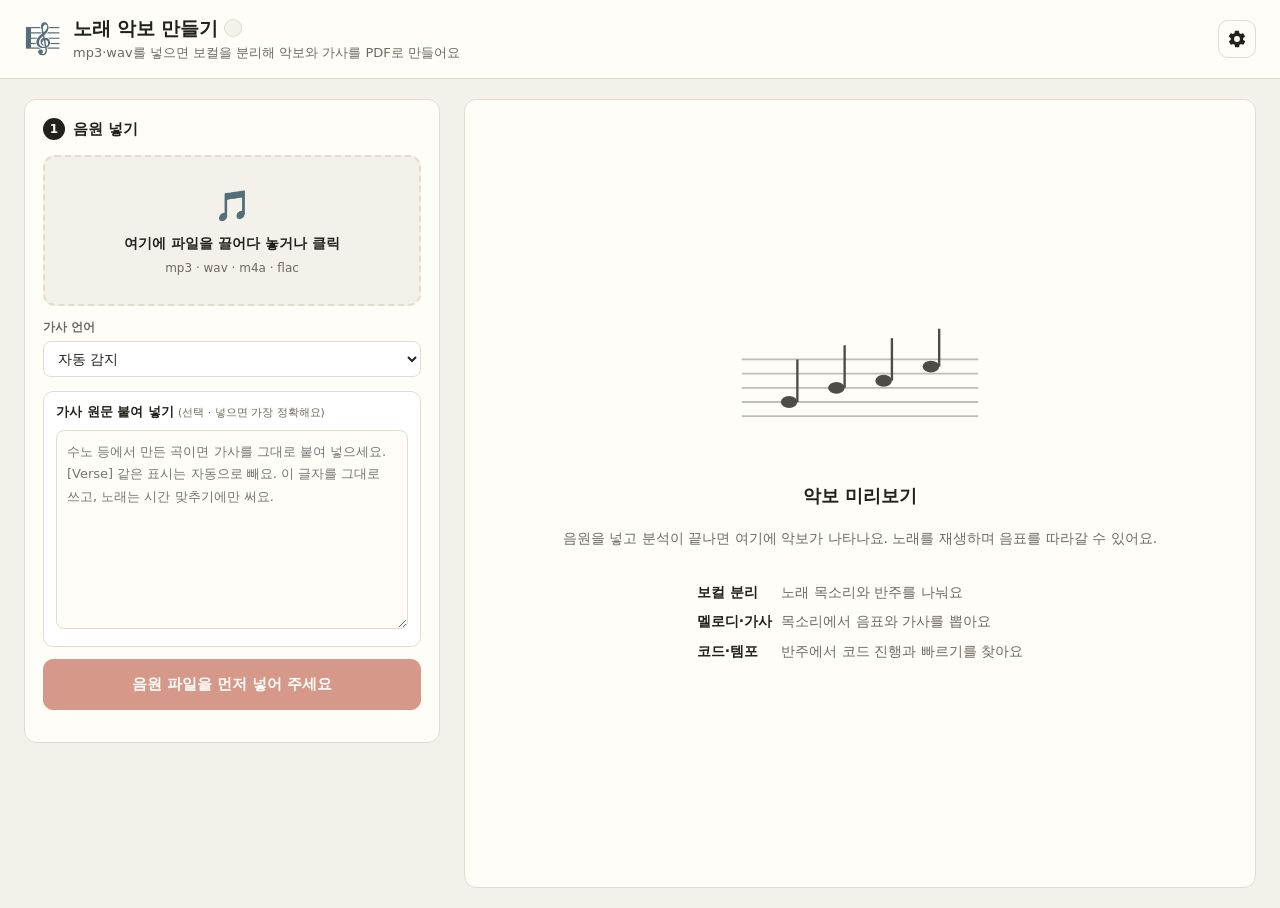
==== commit 6183cab5: "파일을 고른 뒤 「분석 시작」을 눌러야 분석 (가사 붙여 넣을 시간 확보, 가사 없이도 분석 가능)" ====
--- a/web/index.html
+++ b/web/index.html
@@ -34,7 +34,7 @@
 
     <section class="pane" data-pane="help">
       <ol class="help-list">
-        <li><b>음원 넣기</b> — mp3·wav·flac·m4a 파일을 왼쪽 칸에 끌어다 놓아요. 영어 노래는 가사 언어를 「자동 감지」나 「영어」로 고르면 더 정확해요.</li>
+        <li><b>음원 넣기</b> — mp3·wav·flac·m4a 파일을 왼쪽 칸에 끌어다 놓고, 가사 원문이 있으면 붙여 넣은 뒤 <b>「분석 시작」</b>을 눌러요.</li>
         <li><b>분석 기다리기</b> — 보컬 분리 → 가사 → 멜로디 → 템포·코드 순서로 진행돼요. 처음 한 번은 분석 모델(약 2GB)을 받느라 더 걸려요.</li>
         <li><b>악보 고르기</b> — 멜로디 · 피아노(쉬운/원곡) · 기타 TAB · 기타 코드 중에서 골라요.</li>
         <li><b>재생하며 확인</b> — ▶ 또는 스페이스 키. 지금 부르는 음표와 가사가 빨간색으로 표시돼요.</li>
@@ -92,8 +92,8 @@
       <label id="drop" class="drop">
         <input id="file" type="file" accept=".mp3,.wav,.m4a,.flac,.ogg,.aac,audio/*" hidden>
         <div class="drop-icon">🎵</div>
-        <strong>여기에 파일을 끌어다 놓거나 클릭</strong>
-        <span>mp3 · wav · m4a · flac</span>
+        <strong id="drop-title">여기에 파일을 끌어다 놓거나 클릭</strong>
+        <span id="drop-sub">mp3 · wav · m4a · flac</span>
       </label>
       <div class="row">
         <label class="field grow">가사 언어
@@ -106,10 +106,11 @@
           </select>
         </label>
       </div>
-      <details class="orig-box">
-        <summary>가사 원문 붙여 넣기 <small>(선택 · 가장 정확해요)</small></summary>
-        <textarea id="orig-new" rows="6" spellcheck="false" placeholder="수노 등에서 만든 곡이면 가사를 그대로 붙여 넣으세요. [Verse] 같은 표시는 자동으로 빼요. 이 글자를 그대로 쓰고, 노래는 시간 맞추기에만 써요."></textarea>
-      </details>
+      <div class="orig-box">
+        <label for="orig-new">가사 원문 붙여 넣기 <small>(선택 · 넣으면 가장 정확해요)</small></label>
+        <textarea id="orig-new" rows="8" spellcheck="false" placeholder="수노 등에서 만든 곡이면 가사를 그대로 붙여 넣으세요. [Verse] 같은 표시는 자동으로 빼요. 이 글자를 그대로 쓰고, 노래는 시간 맞추기에만 써요."></textarea>
+      </div>
+      <button id="start" class="primary start" disabled>음원 파일을 먼저 넣어 주세요</button>
       <div id="recent" class="recent"></div>
     </section>
 
--- a/web/style.css
+++ b/web/style.css
@@ -217,3 +217,9 @@
 .ed-doubt { margin: 0; font-size: 12px; color: #9a5b00; }
 .player { flex-wrap: wrap; }
 #pl-next-doubt { padding: 0; white-space: nowrap; }
+.orig-box > label { display: block; font-weight: 600; font-size: 13px; }
+.orig-box > label small { color: var(--muted); font-weight: 400; }
+.drop.picked { border-style: solid; border-color: var(--accent); background: var(--accent-soft); }
+.drop.picked strong { word-break: break-all; }
+.start { width: 100%; margin-top: 12px; padding: 13px; font-size: 15px; }
+.primary.start:disabled { cursor: not-allowed; }
